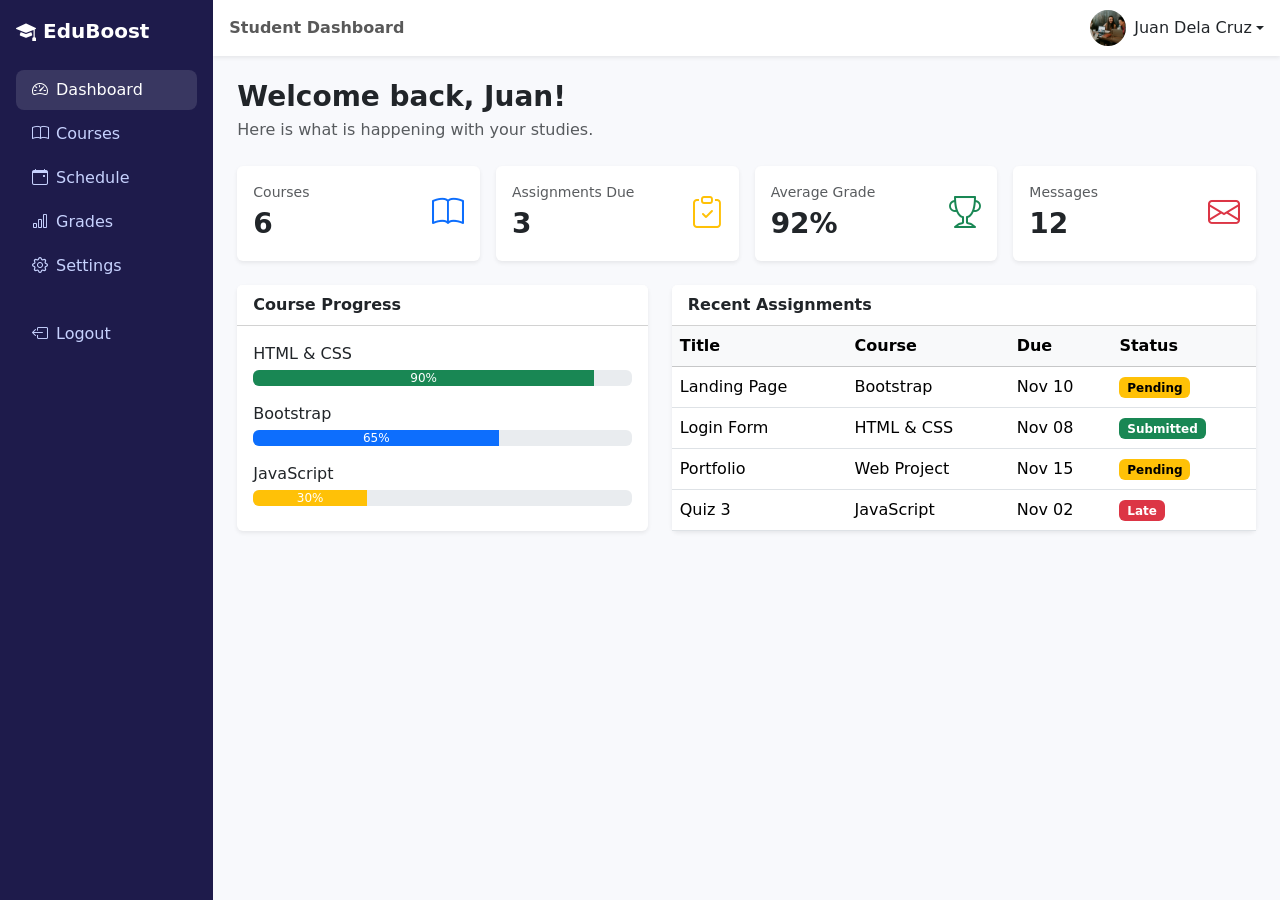
==== pages/dashboard.html @ 434feede "Initial commit" ====
﻿<!DOCTYPE html>
<html lang="en">
<head>
  <meta charset="UTF-8">
  <meta name="viewport" content="width=device-width, initial-scale=1">
  <title>EduBoost | Dashboard</title>
  <link rel="icon" type="image/svg+xml" href="../assets/images/favicon.svg">
  <link href="../assets/css/bootstrap.min.css" rel="stylesheet">
  <link href="../assets/css/bootstrap-icons.min.css" rel="stylesheet">
  <link href="../assets/css/style.css" rel="stylesheet">
</head>
<body>
  <div class="container-fluid">
    <div class="row">

      <!-- Sidebar (desktop) -->
      <aside class="col-lg-2 d-none d-lg-block sidebar p-3">
        <a href="../index.html" class="text-white text-decoration-none fw-bold fs-5 d-block mb-4"><i class="bi bi-mortarboard-fill"></i> EduBoost</a>
        <ul class="nav nav-pills flex-column gap-1">
          <li class="nav-item"><a href="dashboard.html" class="nav-link active"><i class="bi bi-speedometer2 me-2"></i>Dashboard</a></li>
          <li class="nav-item"><a href="#" class="nav-link"><i class="bi bi-book me-2"></i>Courses</a></li>
          <li class="nav-item"><a href="#" class="nav-link"><i class="bi bi-calendar-event me-2"></i>Schedule</a></li>
          <li class="nav-item"><a href="#" class="nav-link"><i class="bi bi-bar-chart me-2"></i>Grades</a></li>
          <li class="nav-item"><a href="#" class="nav-link"><i class="bi bi-gear me-2"></i>Settings</a></li>
          <li class="nav-item mt-4"><a href="../index.html" class="nav-link"><i class="bi bi-box-arrow-left me-2"></i>Logout</a></li>
        </ul>
      </aside>

      <!-- Main -->
      <main class="col-lg-10 p-0">
        <!-- Top bar -->
        <nav class="navbar bg-white shadow-sm px-3">
          <button class="btn btn-outline-secondary d-lg-none" type="button" data-bs-toggle="offcanvas" data-bs-target="#mobileMenu" aria-label="Open menu"><i class="bi bi-list"></i></button>
          <span class="navbar-text fw-semibold d-none d-sm-inline">Student Dashboard</span>
          <div class="dropdown ms-auto">
            <a href="#" class="d-flex align-items-center text-decoration-none text-dark dropdown-toggle" data-bs-toggle="dropdown" aria-expanded="false">
              <img src="../assets/images/students.jpg" class="rounded-circle me-2" width="36" height="36" style="object-fit:cover" alt="Profile">
              <span>Juan Dela Cruz</span>
            </a>
            <ul class="dropdown-menu dropdown-menu-end">
              <li><a class="dropdown-item" href="#">Profile</a></li>
              <li><a class="dropdown-item" href="#">Settings</a></li>
              <li><hr class="dropdown-divider"></li>
              <li><a class="dropdown-item" href="../index.html">Logout</a></li>
            </ul>
          </div>
        </nav>

        <div class="p-4">
          <h3 class="fw-bold mb-1">Welcome back, Juan!</h3>
          <p class="text-muted mb-4">Here is what is happening with your studies.</p>

          <!-- Stat cards -->
          <div class="row g-3 mb-4">
            <div class="col-sm-6 col-xl-3">
              <div class="card stat-card border-0 shadow-sm"><div class="card-body d-flex justify-content-between align-items-center">
                <div><div class="text-muted small">Courses</div><div class="fs-3 fw-bold">6</div></div>
                <i class="bi bi-book text-primary"></i></div></div>
            </div>
            <div class="col-sm-6 col-xl-3">
              <div class="card stat-card border-0 shadow-sm"><div class="card-body d-flex justify-content-between align-items-center">
                <div><div class="text-muted small">Assignments Due</div><div class="fs-3 fw-bold">3</div></div>
                <i class="bi bi-clipboard-check text-warning"></i></div></div>
            </div>
            <div class="col-sm-6 col-xl-3">
              <div class="card stat-card border-0 shadow-sm"><div class="card-body d-flex justify-content-between align-items-center">
                <div><div class="text-muted small">Average Grade</div><div class="fs-3 fw-bold">92%</div></div>
                <i class="bi bi-trophy text-success"></i></div></div>
            </div>
            <div class="col-sm-6 col-xl-3">
              <div class="card stat-card border-0 shadow-sm"><div class="card-body d-flex justify-content-between align-items-center">
                <div><div class="text-muted small">Messages</div><div class="fs-3 fw-bold">12</div></div>
                <i class="bi bi-envelope text-danger"></i></div></div>
            </div>
          </div>

          <div class="row g-4">
            <!-- Progress -->
            <div class="col-lg-5">
              <div class="card border-0 shadow-sm h-100">
                <div class="card-header bg-white fw-semibold">Course Progress</div>
                <div class="card-body">
                  <p class="mb-1">HTML &amp; CSS</p>
                  <div class="progress mb-3" role="progressbar" aria-valuenow="90" aria-valuemin="0" aria-valuemax="100"><div class="progress-bar bg-success" style="width: 90%">90%</div></div>
                  <p class="mb-1">Bootstrap</p>
                  <div class="progress mb-3" role="progressbar" aria-valuenow="65" aria-valuemin="0" aria-valuemax="100"><div class="progress-bar" style="width: 65%">65%</div></div>
                  <p class="mb-1">JavaScript</p>
                  <div class="progress" role="progressbar" aria-valuenow="30" aria-valuemin="0" aria-valuemax="100"><div class="progress-bar bg-warning" style="width: 30%">30%</div></div>
                </div>
              </div>
            </div>

            <!-- Table -->
            <div class="col-lg-7">
              <div class="card border-0 shadow-sm h-100">
                <div class="card-header bg-white fw-semibold">Recent Assignments</div>
                <div class="table-responsive">
                  <table class="table table-hover align-middle mb-0">
                    <thead class="table-light"><tr><th>Title</th><th>Course</th><th>Due</th><th>Status</th></tr></thead>
                    <tbody>
                      <tr><td>Landing Page</td><td>Bootstrap</td><td>Nov 10</td><td><span class="badge text-bg-warning">Pending</span></td></tr>
                      <tr><td>Login Form</td><td>HTML &amp; CSS</td><td>Nov 08</td><td><span class="badge text-bg-success">Submitted</span></td></tr>
                      <tr><td>Portfolio</td><td>Web Project</td><td>Nov 15</td><td><span class="badge text-bg-warning">Pending</span></td></tr>
                      <tr><td>Quiz 3</td><td>JavaScript</td><td>Nov 02</td><td><span class="badge text-bg-danger">Late</span></td></tr>
                    </tbody>
                  </table>
                </div>
              </div>
            </div>
          </div>
        </div>
      </main>
    </div>
  </div>

  <!-- Mobile sidebar -->
  <div class="offcanvas offcanvas-start text-bg-dark" tabindex="-1" id="mobileMenu" aria-labelledby="mobileMenuLabel">
    <div class="offcanvas-header">
      <h5 class="offcanvas-title" id="mobileMenuLabel"><i class="bi bi-mortarboard-fill"></i> EduBoost</h5>
      <button type="button" class="btn-close btn-close-white" data-bs-dismiss="offcanvas" aria-label="Close"></button>
    </div>
    <div class="offcanvas-body">
      <ul class="nav flex-column">
        <li class="nav-item"><a href="dashboard.html" class="nav-link text-white">Dashboard</a></li>
        <li class="nav-item"><a href="#" class="nav-link text-white">Courses</a></li>
        <li class="nav-item"><a href="#" class="nav-link text-white">Schedule</a></li>
        <li class="nav-item"><a href="#" class="nav-link text-white">Grades</a></li>
        <li class="nav-item"><a href="../index.html" class="nav-link text-white">Logout</a></li>
      </ul>
    </div>
  </div>

  <script src="../assets/js/bootstrap.bundle.min.js"></script>
</body>
</html>
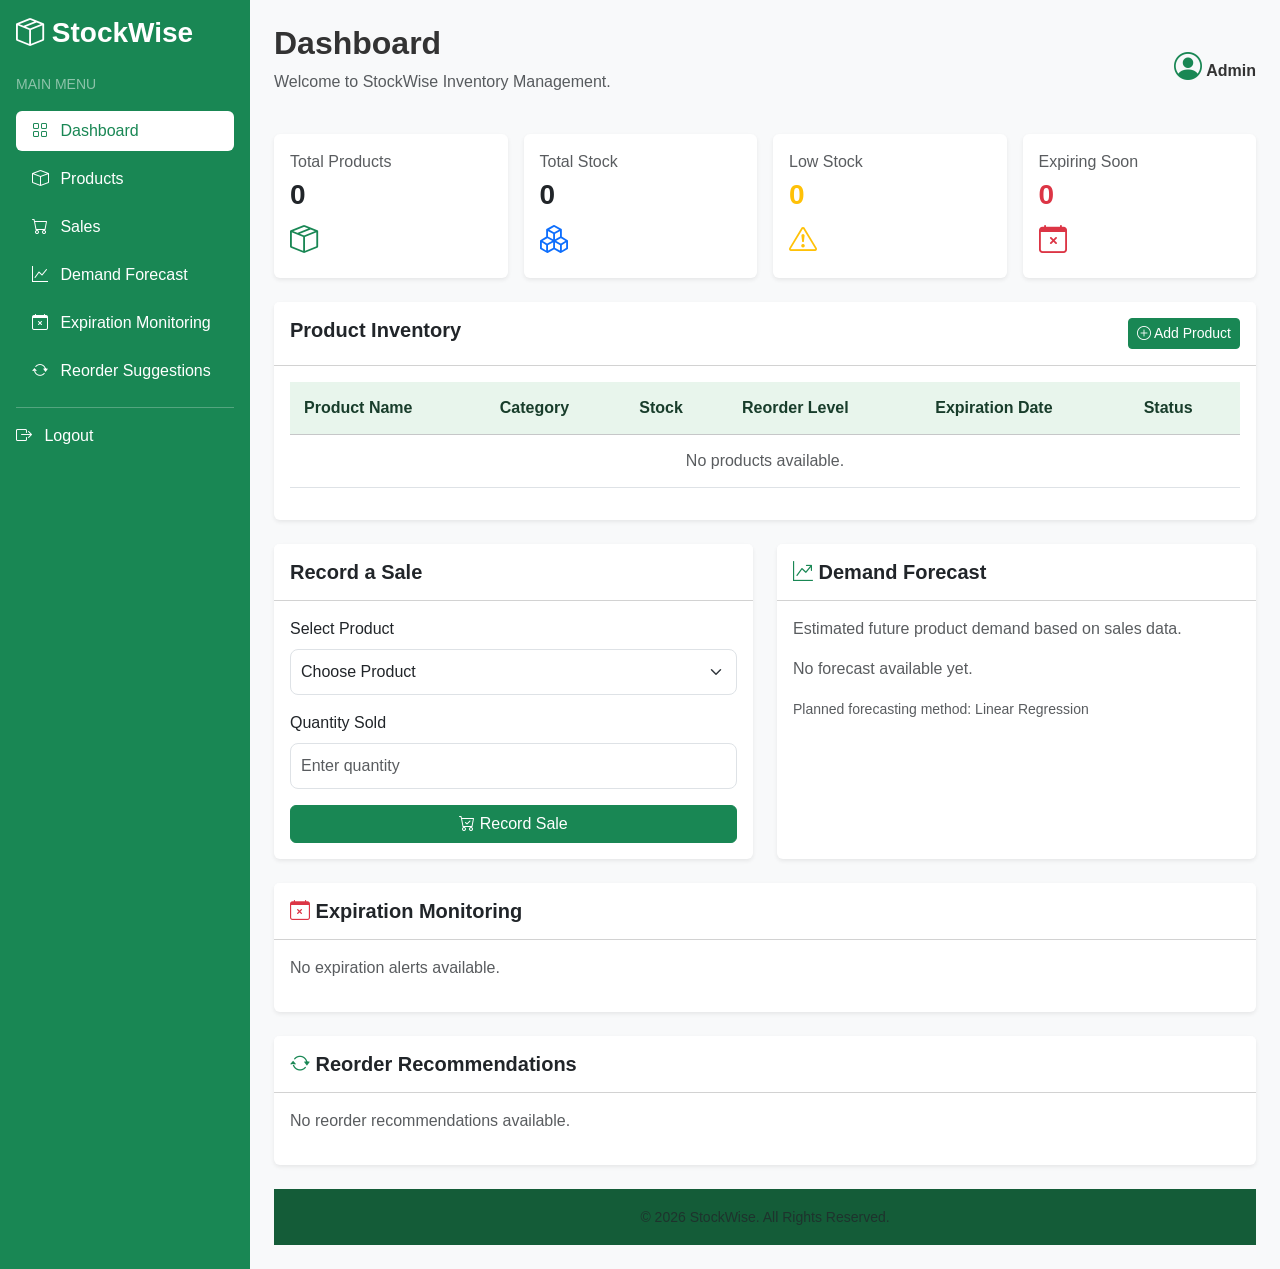
==== commit b0bc38d1: "new changed" ====
--- a/pages/dashboard.html
+++ b/pages/dashboard.html
@@ -1,135 +1,430 @@
 ﻿<!DOCTYPE html>
 <html lang="en">
+
 <head>
-  <meta charset="UTF-8">
-  <meta name="viewport" content="width=device-width, initial-scale=1">
-  <title>EduBoost | Dashboard</title>
-  <link rel="icon" type="image/svg+xml" href="../assets/images/favicon.svg">
-  <link href="../assets/css/bootstrap.min.css" rel="stylesheet">
-  <link href="../assets/css/bootstrap-icons.min.css" rel="stylesheet">
-  <link href="../assets/css/style.css" rel="stylesheet">
+    <meta charset="UTF-8">
+    <meta name="viewport" content="width=device-width, initial-scale=1.0">
+
+    <title>Dashboard | StockWise</title>
+
+    <link rel="stylesheet" href="../assets/css/bootstrap.min.css">
+    <link rel="stylesheet" href="../assets/css/bootstrap-icons.min.css">
+    <link rel="stylesheet" href="../assets/css/style.css">
 </head>
-<body>
-  <div class="container-fluid">
-    <div class="row">
-
-      <!-- Sidebar (desktop) -->
-      <aside class="col-lg-2 d-none d-lg-block sidebar p-3">
-        <a href="../index.html" class="text-white text-decoration-none fw-bold fs-5 d-block mb-4"><i class="bi bi-mortarboard-fill"></i> EduBoost</a>
-        <ul class="nav nav-pills flex-column gap-1">
-          <li class="nav-item"><a href="dashboard.html" class="nav-link active"><i class="bi bi-speedometer2 me-2"></i>Dashboard</a></li>
-          <li class="nav-item"><a href="#" class="nav-link"><i class="bi bi-book me-2"></i>Courses</a></li>
-          <li class="nav-item"><a href="#" class="nav-link"><i class="bi bi-calendar-event me-2"></i>Schedule</a></li>
-          <li class="nav-item"><a href="#" class="nav-link"><i class="bi bi-bar-chart me-2"></i>Grades</a></li>
-          <li class="nav-item"><a href="#" class="nav-link"><i class="bi bi-gear me-2"></i>Settings</a></li>
-          <li class="nav-item mt-4"><a href="../index.html" class="nav-link"><i class="bi bi-box-arrow-left me-2"></i>Logout</a></li>
+
+<body class="bg-light">
+
+<div class="d-flex">
+
+    <!-- SIDEBAR -->
+    <aside class="bg-success text-white p-3 min-vh-100"
+           style="width:250px; min-width:250px;">
+
+        <h3 class="fw-bold mb-4">
+            <i class="bi bi-box-seam"></i> StockWise
+        </h3>
+
+        <p class="text-white-50 small">MAIN MENU</p>
+
+        <ul class="nav nav-pills flex-column gap-2">
+
+            <li>
+                <a href="#overview"
+                   class="nav-link active bg-white text-success">
+                    <i class="bi bi-grid me-2"></i> Dashboard
+                </a>
+            </li>
+
+            <li>
+                <a href="#products" class="nav-link text-white">
+                    <i class="bi bi-box me-2"></i> Products
+                </a>
+            </li>
+
+            <li>
+                <a href="#sales" class="nav-link text-white">
+                    <i class="bi bi-cart me-2"></i> Sales
+                </a>
+            </li>
+
+            <li>
+                <a href="#forecast" class="nav-link text-white">
+                    <i class="bi bi-graph-up me-2"></i> Demand Forecast
+                </a>
+            </li>
+
+            <li>
+                <a href="#expiration" class="nav-link text-white">
+                    <i class="bi bi-calendar-x me-2"></i> Expiration Monitoring
+                </a>
+            </li>
+
+            <li>
+                <a href="#reorder" class="nav-link text-white">
+                    <i class="bi bi-arrow-repeat me-2"></i> Reorder Suggestions
+                </a>
+            </li>
+
         </ul>
-      </aside>
-
-      <!-- Main -->
-      <main class="col-lg-10 p-0">
-        <!-- Top bar -->
-        <nav class="navbar bg-white shadow-sm px-3">
-          <button class="btn btn-outline-secondary d-lg-none" type="button" data-bs-toggle="offcanvas" data-bs-target="#mobileMenu" aria-label="Open menu"><i class="bi bi-list"></i></button>
-          <span class="navbar-text fw-semibold d-none d-sm-inline">Student Dashboard</span>
-          <div class="dropdown ms-auto">
-            <a href="#" class="d-flex align-items-center text-decoration-none text-dark dropdown-toggle" data-bs-toggle="dropdown" aria-expanded="false">
-              <img src="../assets/images/students.jpg" class="rounded-circle me-2" width="36" height="36" style="object-fit:cover" alt="Profile">
-              <span>Juan Dela Cruz</span>
-            </a>
-            <ul class="dropdown-menu dropdown-menu-end">
-              <li><a class="dropdown-item" href="#">Profile</a></li>
-              <li><a class="dropdown-item" href="#">Settings</a></li>
-              <li><hr class="dropdown-divider"></li>
-              <li><a class="dropdown-item" href="../index.html">Logout</a></li>
-            </ul>
-          </div>
-        </nav>
-
-        <div class="p-4">
-          <h3 class="fw-bold mb-1">Welcome back, Juan!</h3>
-          <p class="text-muted mb-4">Here is what is happening with your studies.</p>
-
-          <!-- Stat cards -->
-          <div class="row g-3 mb-4">
-            <div class="col-sm-6 col-xl-3">
-              <div class="card stat-card border-0 shadow-sm"><div class="card-body d-flex justify-content-between align-items-center">
-                <div><div class="text-muted small">Courses</div><div class="fs-3 fw-bold">6</div></div>
-                <i class="bi bi-book text-primary"></i></div></div>
-            </div>
-            <div class="col-sm-6 col-xl-3">
-              <div class="card stat-card border-0 shadow-sm"><div class="card-body d-flex justify-content-between align-items-center">
-                <div><div class="text-muted small">Assignments Due</div><div class="fs-3 fw-bold">3</div></div>
-                <i class="bi bi-clipboard-check text-warning"></i></div></div>
-            </div>
-            <div class="col-sm-6 col-xl-3">
-              <div class="card stat-card border-0 shadow-sm"><div class="card-body d-flex justify-content-between align-items-center">
-                <div><div class="text-muted small">Average Grade</div><div class="fs-3 fw-bold">92%</div></div>
-                <i class="bi bi-trophy text-success"></i></div></div>
-            </div>
-            <div class="col-sm-6 col-xl-3">
-              <div class="card stat-card border-0 shadow-sm"><div class="card-body d-flex justify-content-between align-items-center">
-                <div><div class="text-muted small">Messages</div><div class="fs-3 fw-bold">12</div></div>
-                <i class="bi bi-envelope text-danger"></i></div></div>
-            </div>
-          </div>
-
-          <div class="row g-4">
-            <!-- Progress -->
-            <div class="col-lg-5">
-              <div class="card border-0 shadow-sm h-100">
-                <div class="card-header bg-white fw-semibold">Course Progress</div>
-                <div class="card-body">
-                  <p class="mb-1">HTML &amp; CSS</p>
-                  <div class="progress mb-3" role="progressbar" aria-valuenow="90" aria-valuemin="0" aria-valuemax="100"><div class="progress-bar bg-success" style="width: 90%">90%</div></div>
-                  <p class="mb-1">Bootstrap</p>
-                  <div class="progress mb-3" role="progressbar" aria-valuenow="65" aria-valuemin="0" aria-valuemax="100"><div class="progress-bar" style="width: 65%">65%</div></div>
-                  <p class="mb-1">JavaScript</p>
-                  <div class="progress" role="progressbar" aria-valuenow="30" aria-valuemin="0" aria-valuemax="100"><div class="progress-bar bg-warning" style="width: 30%">30%</div></div>
-                </div>
-              </div>
-            </div>
-
-            <!-- Table -->
-            <div class="col-lg-7">
-              <div class="card border-0 shadow-sm h-100">
-                <div class="card-header bg-white fw-semibold">Recent Assignments</div>
+
+        <hr class="border-white">
+
+        <a href="login.html" class="nav-link text-white">
+            <i class="bi bi-box-arrow-right me-2"></i> Logout
+        </a>
+
+    </aside>
+
+
+    <!-- MAIN CONTENT -->
+    <main class="flex-grow-1 p-4" id="overview">
+
+        <!-- HEADER -->
+        <div class="d-flex justify-content-between align-items-center mb-4">
+
+            <div>
+                <h2 class="fw-bold">Dashboard</h2>
+                <p class="text-muted">
+                    Welcome to StockWise Inventory Management.
+                </p>
+            </div>
+
+            <div>
+                <i class="bi bi-person-circle fs-3 text-success"></i>
+                <span class="fw-semibold">Admin</span>
+            </div>
+
+        </div>
+
+
+        <!-- SUMMARY CARDS -->
+        <div class="row g-3 mb-4">
+
+            <div class="col-md-3">
+                <div class="card border-0 shadow-sm p-3">
+                    <p class="text-muted mb-1">Total Products</p>
+                    <h3 id="totalProducts" class="fw-bold">0</h3>
+                    <i class="bi bi-box-seam fs-3 text-success"></i>
+                </div>
+            </div>
+
+            <div class="col-md-3">
+                <div class="card border-0 shadow-sm p-3">
+                    <p class="text-muted mb-1">Total Stock</p>
+                    <h3 id="totalStock" class="fw-bold">0</h3>
+                    <i class="bi bi-boxes fs-3 text-primary"></i>
+                </div>
+            </div>
+
+            <div class="col-md-3">
+                <div class="card border-0 shadow-sm p-3">
+                    <p class="text-muted mb-1">Low Stock</p>
+                    <h3 id="lowStock" class="fw-bold text-warning">0</h3>
+                    <i class="bi bi-exclamation-triangle fs-3 text-warning"></i>
+                </div>
+            </div>
+
+            <div class="col-md-3">
+                <div class="card border-0 shadow-sm p-3">
+                    <p class="text-muted mb-1">Expiring Soon</p>
+                    <h3 id="expiringSoon" class="fw-bold text-danger">0</h3>
+                    <i class="bi bi-calendar-x fs-3 text-danger"></i>
+                </div>
+            </div>
+
+        </div>
+
+
+        <!-- PRODUCT INVENTORY -->
+        <section id="products" class="card border-0 shadow-sm mb-4">
+
+            <div class="card-header bg-white p-3 d-flex justify-content-between">
+
+                <h5 class="fw-bold mb-0">Product Inventory</h5>
+
+                <button class="btn btn-success btn-sm"
+                        data-bs-toggle="modal"
+                        data-bs-target="#addProductModal">
+
+                    <i class="bi bi-plus-circle"></i> Add Product
+
+                </button>
+
+            </div>
+
+            <div class="card-body">
+
                 <div class="table-responsive">
-                  <table class="table table-hover align-middle mb-0">
-                    <thead class="table-light"><tr><th>Title</th><th>Course</th><th>Due</th><th>Status</th></tr></thead>
-                    <tbody>
-                      <tr><td>Landing Page</td><td>Bootstrap</td><td>Nov 10</td><td><span class="badge text-bg-warning">Pending</span></td></tr>
-                      <tr><td>Login Form</td><td>HTML &amp; CSS</td><td>Nov 08</td><td><span class="badge text-bg-success">Submitted</span></td></tr>
-                      <tr><td>Portfolio</td><td>Web Project</td><td>Nov 15</td><td><span class="badge text-bg-warning">Pending</span></td></tr>
-                      <tr><td>Quiz 3</td><td>JavaScript</td><td>Nov 02</td><td><span class="badge text-bg-danger">Late</span></td></tr>
-                    </tbody>
-                  </table>
-                </div>
-              </div>
-            </div>
-          </div>
+
+                    <table class="table table-hover align-middle">
+
+                        <thead class="table-light">
+                            <tr>
+                                <th>Product Name</th>
+                                <th>Category</th>
+                                <th>Stock</th>
+                                <th>Reorder Level</th>
+                                <th>Expiration Date</th>
+                                <th>Status</th>
+                            </tr>
+                        </thead>
+
+                        <tbody id="productTable">
+                            <tr>
+                                <td colspan="6" class="text-center text-muted">
+                                    No products available.
+                                </td>
+                            </tr>
+                        </tbody>
+
+                    </table>
+
+                </div>
+
+            </div>
+
+        </section>
+
+
+        <!-- SALES AND FORECAST -->
+        <div class="row g-4 mb-4">
+
+            <!-- SALES -->
+            <div class="col-lg-6" id="sales">
+
+                <div class="card border-0 shadow-sm h-100">
+
+                    <div class="card-header bg-white p-3">
+                        <h5 class="fw-bold mb-0">Record a Sale</h5>
+                    </div>
+
+                    <div class="card-body">
+
+                        <form id="salesForm">
+
+                            <label class="form-label">Select Product</label>
+
+                            <select class="form-select mb-3"
+                                    id="saleProduct" required>
+
+                                <option value="">Choose Product</option>
+
+                            </select>
+
+                            <label class="form-label">Quantity Sold</label>
+
+                            <input type="number"
+                                   class="form-control mb-3"
+                                   id="saleQuantity"
+                                   min="1"
+                                   placeholder="Enter quantity"
+                                   required>
+
+                            <button type="submit"
+                                    class="btn btn-success w-100">
+
+                                <i class="bi bi-cart-check"></i>
+                                Record Sale
+
+                            </button>
+
+                        </form>
+
+                    </div>
+
+                </div>
+
+            </div>
+
+
+            <!-- DEMAND FORECAST -->
+            <div class="col-lg-6" id="forecast">
+
+                <div class="card border-0 shadow-sm h-100">
+
+                    <div class="card-header bg-white p-3">
+
+                        <h5 class="fw-bold mb-0">
+                            <i class="bi bi-graph-up-arrow text-success"></i>
+                            Demand Forecast
+                        </h5>
+
+                    </div>
+
+                    <div class="card-body">
+
+                        <p class="text-muted">
+                            Estimated future product demand based on sales data.
+                        </p>
+
+                        <div id="forecastResults">
+                            <p class="text-muted">
+                                No forecast available yet.
+                            </p>
+                        </div>
+
+                        <small class="text-muted">
+                            Planned forecasting method: Linear Regression
+                        </small>
+
+                    </div>
+
+                </div>
+
+            </div>
+
         </div>
-      </main>
+
+
+        <!-- EXPIRATION MONITORING -->
+        <section id="expiration"
+                 class="card border-0 shadow-sm mb-4">
+
+            <div class="card-header bg-white p-3">
+
+                <h5 class="fw-bold mb-0">
+                    <i class="bi bi-calendar-x text-danger"></i>
+                    Expiration Monitoring
+                </h5>
+
+            </div>
+
+            <div class="card-body">
+
+                <div id="expirationAlerts">
+
+                    <p class="text-muted">
+                        No expiration alerts available.
+                    </p>
+
+                </div>
+
+            </div>
+
+        </section>
+
+
+        <!-- REORDER RECOMMENDATIONS -->
+        <section id="reorder"
+                 class="card border-0 shadow-sm mb-4">
+
+            <div class="card-header bg-white p-3">
+
+                <h5 class="fw-bold mb-0">
+                    <i class="bi bi-arrow-repeat text-success"></i>
+                    Reorder Recommendations
+                </h5>
+
+            </div>
+
+            <div class="card-body">
+
+                <div id="reorderRecommendations">
+
+                    <p class="text-muted">
+                        No reorder recommendations available.
+                    </p>
+
+                </div>
+
+            </div>
+
+        </section>
+
+
+        <!-- FOOTER -->
+        <footer class="text-center text-muted py-3">
+
+            <small>
+                © 2026 StockWise. All Rights Reserved.
+            </small>
+
+        </footer>
+
+    </main>
+
+</div>
+
+
+<!-- ADD PRODUCT MODAL -->
+<div class="modal fade" id="addProductModal" tabindex="-1">
+
+    <div class="modal-dialog">
+
+        <div class="modal-content">
+
+            <div class="modal-header">
+
+                <h5 class="modal-title fw-bold">Add New Product</h5>
+
+                <button type="button"
+                        class="btn-close"
+                        data-bs-dismiss="modal">
+                </button>
+
+            </div>
+
+            <div class="modal-body">
+
+                <form id="productForm">
+
+                    <label class="form-label">Product Name</label>
+
+                    <input type="text"
+                           class="form-control mb-3"
+                           id="productName"
+                           required>
+
+                    <label class="form-label">Category</label>
+
+                    <input type="text"
+                           class="form-control mb-3"
+                           id="productCategory"
+                           required>
+
+                    <label class="form-label">Stock Quantity</label>
+
+                    <input type="number"
+                           class="form-control mb-3"
+                           id="productStock"
+                           min="0"
+                           required>
+
+                    <label class="form-label">Reorder Level</label>
+
+                    <input type="number"
+                           class="form-control mb-3"
+                           id="reorderLevel"
+                           min="0"
+                           required>
+
+                    <label class="form-label">Expiration Date</label>
+
+                    <input type="date"
+                           class="form-control mb-3"
+                           id="expirationDate">
+
+                    <button type="submit"
+                            class="btn btn-success w-100">
+
+                        Save Product
+
+                    </button>
+
+                </form>
+
+            </div>
+
+        </div>
+
     </div>
-  </div>
-
-  <!-- Mobile sidebar -->
-  <div class="offcanvas offcanvas-start text-bg-dark" tabindex="-1" id="mobileMenu" aria-labelledby="mobileMenuLabel">
-    <div class="offcanvas-header">
-      <h5 class="offcanvas-title" id="mobileMenuLabel"><i class="bi bi-mortarboard-fill"></i> EduBoost</h5>
-      <button type="button" class="btn-close btn-close-white" data-bs-dismiss="offcanvas" aria-label="Close"></button>
-    </div>
-    <div class="offcanvas-body">
-      <ul class="nav flex-column">
-        <li class="nav-item"><a href="dashboard.html" class="nav-link text-white">Dashboard</a></li>
-        <li class="nav-item"><a href="#" class="nav-link text-white">Courses</a></li>
-        <li class="nav-item"><a href="#" class="nav-link text-white">Schedule</a></li>
-        <li class="nav-item"><a href="#" class="nav-link text-white">Grades</a></li>
-        <li class="nav-item"><a href="../index.html" class="nav-link text-white">Logout</a></li>
-      </ul>
-    </div>
-  </div>
-
-  <script src="../assets/js/bootstrap.bundle.min.js"></script>
+
+</div>
+
+
+<!-- JAVASCRIPT -->
+<script src="../assets/js/bootstrap.bundle.min.js"></script>
+<script src="../assets/js/stockwise.js"></script>
+
 </body>
 </html>
--- a/assets/css/style.css
+++ b/assets/css/style.css
@@ -0,0 +1,78 @@
+/* ========================= GENERAL STYLING ========================= */
+{ margin: 0; padding: 0; box-sizing: border-box; }
+body { font-family: Arial, sans-serif; background-color: #f5f8f5; color: #333; }
+a { text-decoration: none; }
+:root { --primary-color: #198754; --dark-green: #146c43; --light-green: #e8f5ec; --background-color: #f5f8f5; }
+/* ========================= NAVIGATION BAR ========================= */
+.navbar { background-color: white; padding: 15px 0; }
+.navbar-brand { color: var(--primary-color); font-weight: bold; font-size: 25px; }
+.navbar-brand:hover { color: var(--dark-green); }
+.nav-link { color: #333; font-weight: 500; }
+.nav-link:hover { color: var(--primary-color); }
+/* ========================= BUTTONS ========================= */
+.btn-success { background-color: var(--primary-color); border-color: var(--primary-color); }
+.btn-success:hover { background-color: var(--dark-green); border-color: var(--dark-green); }
+/* ========================= HOMEPAGE ========================= */
+.hero-section { min-height: 550px; display: flex; align-items: center; background-color: var(--light-green); padding: 70px 0; }
+.hero-section h1 { font-size: 48px; font-weight: bold; color: #183d2b; }
+.hero-section p { font-size: 18px; line-height: 1.7; color: #555; }
+.section-title { font-weight: bold; color: #183d2b; margin-bottom: 20px; }
+/* ========================= FEATURE CARDS ========================= */
+.feature-card { background-color: white; padding: 30px; border-radius: 12px; text-align: center; height: 100%; box-shadow: 0 3px 12px rgba(0, 0, 0, 0.06); transition: 0.3s; }
+.feature-card:hover { transform: translateY(-5px); }
+.feature-card i { font-size: 40px; color: var(--primary-color); margin-bottom: 15px; }
+/* ========================= LOGIN AND SIGNUP ========================= */
+.auth-section { min-height: 100vh; display: flex; align-items: center; justify-content: center; background-color: var(--background-color); padding: 30px 15px; }
+.auth-card { background-color: white; width: 100%; max-width: 450px; padding: 35px; border-radius: 15px; box-shadow: 0 4px 20px rgba(0, 0, 0, 0.08); }
+.auth-card h2 { color: var(--primary-color); font-weight: bold; margin-bottom: 10px; }
+.auth-card .form-control { padding: 12px; border-radius: 8px; }
+.auth-card .btn { padding: 12px; font-weight: bold; }
+/* ========================= DASHBOARD LAYOUT ========================= */
+.dashboard-body { background-color: #f4f7f5; }
+.sidebar { background-color: #145c38; min-height: 100vh; padding: 25px 15px; }
+.sidebar h4 { color: white; font-weight: bold; margin-bottom: 30px; }
+.sidebar a { display: block; color: #e5f2e9; padding: 12px 15px; margin-bottom: 8px; border-radius: 8px; transition: 0.3s; }
+.sidebar a:hover, .sidebar a.active { background-color: #198754; color: white; }
+.dashboard-content { padding: 30px; }
+/* ========================= DASHBOARD CARDS ========================= */
+.stat-card { background-color: white; padding: 22px; border-radius: 12px; box-shadow: 0 3px 12px rgba(0, 0, 0, 0.05); height: 100%; }
+.stat-card h6 { color: #777; margin-bottom: 12px; }
+.stat-card h3 { color: var(--primary-color); font-weight: bold; }
+/* ========================= TABLES ========================= */
+.table-container { background-color: white; padding: 20px; border-radius: 12px; box-shadow: 0 3px 12px rgba(0, 0, 0, 0.05); }
+.table th { background-color: var(--light-green); color: #183d2b; }
+.table td, .table th { padding: 14px; vertical-align: middle; }
+/* ========================= FORMS AND MODALS ========================= */
+.form-control, .form-select { border-radius: 8px; padding: 10px; }
+.form-control:focus, .form-select:focus { border-color: var(--primary-color); box-shadow: 0 0 0 0.2rem rgba(25, 135, 84, 0.15); }
+.modal-content { border: none; border-radius: 12px; }
+/* ========================= ALERTS AND BADGES ========================= */
+.badge { padding: 7px 10px; border-radius: 6px; }
+.alert { border-radius: 8px; }
+/* ========================= FOOTER ========================= */
+footer { background-color: #145c38; color: white; padding: 25px 0; text-align: center; }
+/* ========================= RESPONSIVE DESIGN ========================= */
+@media (max-width: 768px) {
+.hero-section {
+    text-align: center;
+    padding: 50px 20px;
+}
+
+.hero-section h1 {
+    font-size: 35px;
+}
+
+.dashboard-content {
+    padding: 15px;
+}
+
+.sidebar {
+    min-height: auto;
+}
+
+.auth-card {
+    padding: 25px;
+}
+
+}
+
